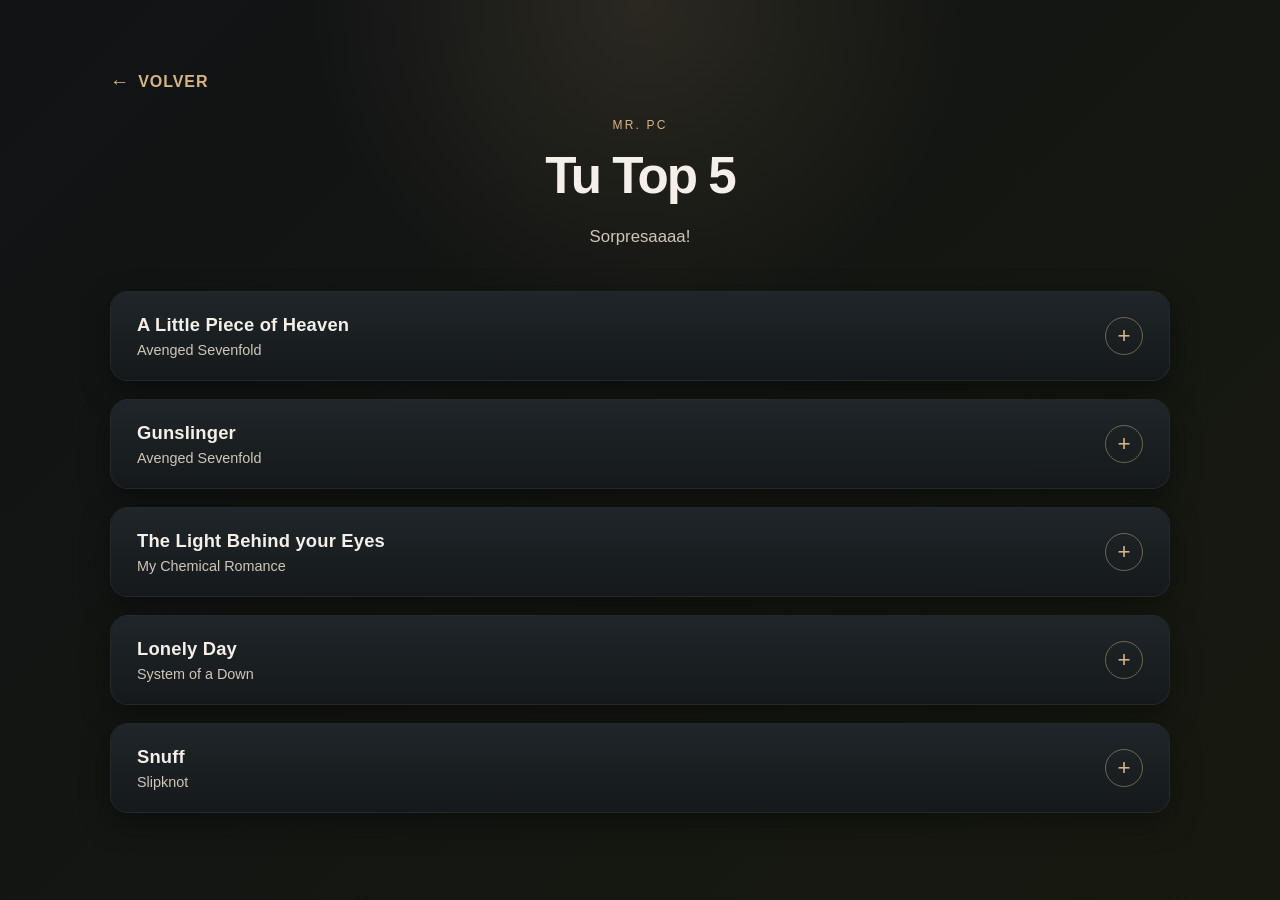
==== pag2.html @ 4332a05c "Add files via upload" ====
<!DOCTYPE html>
<html lang="es">

  <head>
    <meta charset="UTF-8" />
    <meta name="viewport" content="width=device-width, initial-scale=1.0" />
    <title>Letras ^^</title>
    <style>
      :root {
        --bg: #111315;
        --bg-alt: #1a1d20;
        --panel: rgba(27, 31, 35, 0.9);
        --panel-soft: rgba(41, 46, 50, 0.8);
        --text: #f4efe8;
        --muted: #d0c6b8;
        --accent: #d5b584;
        --accent-strong: #b88d52;
        --line: rgba(255, 255, 255, 0.09);
        --shadow: rgba(0, 0, 0, 0.35);
      }

      * {
        box-sizing: border-box;
      }

      html {
        scroll-behavior: smooth;
      }

      body {
        margin: 0;
        font-family: "Segoe UI", Tahoma, Geneva, Verdana, sans-serif;
        background:
          radial-gradient(circle at top, rgba(213, 181, 132, 0.12), transparent 30%),
          linear-gradient(135deg, var(--bg) 0%, #171910 100%);
        color: var(--text);
        min-height: 100vh;
      }

      .page {
        max-width: 1100px;
        margin: 0 auto;
        padding: 72px 20px 80px;
      }

      .back-link {
        display: inline-flex;
        align-items: center;
        gap: 8px;
        margin-bottom: 24px;
        color: var(--accent);
        text-decoration: none;
        font-weight: 600;
        letter-spacing: 0.06em;
        text-transform: uppercase;
        transition: opacity 0.2s ease, transform 0.2s ease;
      }

      .back-link:hover {
        opacity: 0.85;
        transform: translateX(-2px);
      }

      .back-link .arrow {
        font-size: 1.2rem;
        line-height: 1;
      }

      .header {
        text-align: center;
        margin-bottom: 40px;
      }

      .eyebrow {
        display: inline-block;
        letter-spacing: 0.18em;
        text-transform: uppercase;
        color: var(--accent);
        font-size: 0.75rem;
        margin-bottom: 16px;
      }

      h1 {
        margin: 0;
        font-size: clamp(2.2rem, 4vw, 4rem);
        line-height: 1.1;
        font-weight: 700;
        letter-spacing: -0.04em;
      }

      .subtitle {
        max-width: 700px;
        margin: 18px auto 0;
        color: var(--muted);
        font-size: 1.05rem;
        line-height: 1.7;
      }

      .accordion {
        display: grid;
        gap: 18px;
      }

      .accordion-item {
        border: 1px solid var(--line);
        border-radius: 18px;
        background: rgba(17, 19, 21, 0.75);
        box-shadow: 0 10px 30px var(--shadow);
        overflow: hidden;
      }

      .accordion-btn {
        width: 100%;
        background: linear-gradient(180deg, rgba(32, 38, 42, 0.96), rgba(21, 25, 27, 0.96));
        color: var(--text);
        border: 0;
        padding: 22px 26px;
        display: flex;
        align-items: center;
        justify-content: space-between;
        gap: 16px;
        cursor: pointer;
        text-align: left;
        font: inherit;
        transition: background 0.2s ease, transform 0.2s ease;
      }

      .accordion-btn:hover {
        background: linear-gradient(180deg, rgba(40, 46, 50, 0.96), rgba(24, 29, 32, 0.96));
      }

      .accordion-btn:focus-visible {
        outline: 2px solid var(--accent);
        outline-offset: -2px;
      }

      .trigger-copy {
        display: flex;
        flex-direction: column;
        gap: 6px;
      }

      .trigger-title {
        font-size: 1.15rem;
        font-weight: 700;
        letter-spacing: 0.01em;
      }

      .trigger-desc {
        color: var(--muted);
        font-size: 0.9rem;
      }

      .trigger-icon {
        width: 38px;
        height: 38px;
        border-radius: 50%;
        border: 1px solid rgba(213, 181, 132, 0.45);
        display: inline-flex;
        align-items: center;
        justify-content: center;
        color: var(--accent);
        font-size: 1.4rem;
        transition: transform 0.25s ease;
        flex-shrink: 0;
      }

      .accordion-item.active .trigger-icon {
        transform: rotate(45deg);
      }

      .panel {
        max-height: 0;
        overflow: hidden;
        transition: max-height 0.45s ease, padding 0.3s ease;
        background: rgba(17, 20, 22, 0.85);
      }

      .accordion-item.active .panel {
        max-height: 5000px;
        padding: 24px 22px 26px;
      }

      .content-grid {
        display: flex;
        flex-direction: column;
        gap: 18px;
      }

      .feature {
        display: grid;
        grid-template-columns: 1.15fr 1.85fr;
        gap: 22px;
        align-items: center;
        padding: 18px;
        border: 1px solid var(--line);
        border-radius: 16px;
        background: var(--panel-soft);
      }

      .feature:nth-child(even) .feature-image {
        order: 2;
      }

      .feature:nth-child(even) .feature-copy {
        order: 1;
      }

      .feature-image {
        position: relative;
        overflow: hidden;
        border-radius: 14px;
        min-height: 220px;
        box-shadow: inset 0 0 0 1px rgba(255, 255, 255, 0.04);
      }

      .feature-image img {
        display: block;
        width: 100%;
        height: 100%;
        object-fit: cover;
        transition: transform 0.35s ease;
      }

      .feature:hover .feature-image img {
        transform: scale(1.03);
      }

      .feature-copy {
        padding: 6px 4px;
      }

      .feature-tag {
        display: inline-block;
        font-size: 0.72rem;
        letter-spacing: 0.12em;
        text-transform: uppercase;
        color: var(--accent);
        margin-bottom: 10px;
      }

      .feature-copy h3 {
        margin: 0 0 12px;
        font-size: clamp(1.2rem, 2vw, 1.8rem);
        line-height: 1.2;
      }

      .feature-copy p {
        margin: 0;
        color: var(--muted);
        font-size: 0.98rem;
        line-height: 1.7;
      }

      @media (max-width: 768px) {
        .page {
          padding-top: 52px;
        }

        .accordion-btn {
          padding: 18px 18px;
        }

        .trigger-title {
          font-size: 1.05rem;
        }

        .feature {
          grid-template-columns: 1fr;
        }

        .feature-image,
        .feature-copy {
          order: initial;
        }

        .feature:nth-child(even) .feature-image,
        .feature:nth-child(even) .feature-copy {
          order: initial;
        }

        .feature-image {
          min-height: 210px;
        }
      }

      @media (max-width: 520px) {
        .subtitle {
          font-size: 0.96rem;
        }

        .panel {
          padding: 0;
        }

        .accordion-item.active .panel {
          padding: 18px 14px 20px;
        }

        .feature {
          padding: 12px;
        }
      }
    </style>
  </head>
  <body>
    <main class="page">
      <a class="back-link" href="index.html" aria-label="Volver al inicio">
        <span class="arrow" aria-hidden="true">←</span>
        <span>Volver</span>
      </a>

      <header class="header">
        <div class="eyebrow">Mr. PC</div>
        <h1>Tu Top 5</h1>
        <p class="subtitle">
          Sorpresaaaa!
        </p>
      </header>

      <section class="accordion" aria-label="Detalles de la celebración">

        <div class="accordion-item">
          <button class="accordion-btn" type="button" aria-expanded="true">
            <span class="trigger-copy">
              <span class="trigger-title">A Little Piece of Heaven</span>
              <span class="trigger-desc">Avenged Sevenfold</span>
            </span>
            <span class="trigger-icon" aria-hidden="true">+</span>
          </button>


          <div class="panel">
            <div class="content-grid">
              <article class="feature">
                <div class="feature-image">
                  <img src="img/A Little Piece of Heaven/img01.png" alt="Sala con luces cálidas y decoración elegante" />
                </div>

                <div class="feature-copy">
                  <h3 style="text-align: center;">Baby don't cry</h3>
                </div>
              </article>



              <article class="feature">
                <div class="feature-image">
                  <img src="img/A Little Piece of Heaven/img02.png" alt="Mesa decorada con flores y elementos de estilo elegante" />
                </div>
                
                <div class="feature-copy">
                  <h3 style="text-align: center;">You had my heart</h3>
                </div>
              </article>



              <article class="feature">
                <div class="feature-image">
                  <img src="img/A Little Piece of Heaven/img03.png" alt="Mesa decorada con flores y elementos de estilo elegante" />
                </div>
                
                <div class="feature-copy">
                  <h3 style="text-align: center;">at least for the most part</h3>
                </div>
              </article>


              <article class="feature">
                <div class="feature-image">
                  <img src="img/A Little Piece of Heaven/img04.png" alt="Mesa decorada con flores y elementos de estilo elegante" />
                </div>
                
                <div class="feature-copy">
                  <h3 style="text-align: center;">'Cause everybody's gotta die sometime</h3>
                </div>
              </article>

              <article class="feature">
                <div class="feature-image">
                  <img src="img/A Little Piece of Heaven/img05.png" alt="Mesa decorada con flores y elementos de estilo elegante" />
                </div>
                
                <div class="feature-copy">
                  <h3 style="text-align: center;">We fell apart</h3>
                </div>
              </article>

              <article class="feature">
                <div class="feature-image">
                  <img src="img/A Little Piece of Heaven/img06.png" alt="Mesa decorada con flores y elementos de estilo elegante" />
                </div>
                
                <div class="feature-copy">
                  <h3 style="text-align: center;">let's make a new start</h3>
                </div>
              </article>

              <article class="feature">
                <div class="feature-image">
                  <img src="img/A Little Piece of Heaven/img07.png" alt="Mesa decorada con flores y elementos de estilo elegante" />
                </div>
                
                <div class="feature-copy">
                  <h3 style="text-align: center;">'Cause everybody's gotta die sometime</h3>
                  <h3 style="text-align: center;">yeah, yeah</h3>
                </div>
              </article>

              <article class="feature">
                <div class="feature-image">
                  <img src="img/A Little Piece of Heaven/img08.png" alt="Mesa decorada con flores y elementos de estilo elegante" />
                </div>
                
                <div class="feature-copy">
                  <h3 style="text-align: center;">But baby, don't cryyy</h3>
                </div>
              </article>


            </div>
          </div>
        </div>





        <div class="accordion-item">
          <button class="accordion-btn" type="button" aria-expanded="false">
            <span class="trigger-copy">
              <span class="trigger-title">Gunslinger</span>
              <span class="trigger-desc">Avenged Sevenfold</span>
            </span>
            <span class="trigger-icon" aria-hidden="true">+</span>
          </button>
          <div class="panel">
            <div class="content-grid">
              <article class="feature">
                <div class="feature-image">
                  <img src="img/Gunslinger/img01.jpg" alt="Detalle de mesa con vajilla elegante" />
                </div>
                
                <div class="feature-copy">
                  <h3 style="text-align: center;">I've always been true</h3>
                </div>
              </article>

              <article class="feature">
                <div class="feature-image">
                  <img src="img/Gunslinger/img02.jpg" alt="Flores y centro de mesa en tonos cálidos" />
                </div>
                
                <div class="feature-copy">
                  <h3 style="text-align: center;">I've waited so long just to come hold you</h3>
                </div>
              </article>

              <article class="feature">
                <div class="feature-image">
                  <img src="img/Gunslinger/img03.jpg" alt="Flores y centro de mesa en tonos cálidos" />
                </div>
                
                <div class="feature-copy">
                  <h3 style="text-align: center;">I'm making it through</h3>
                </div>
              </article>

              <article class="feature">
                <div class="feature-image">
                  <img src="img/Gunslinger/img04.jpg" alt="Flores y centro de mesa en tonos cálidos" />
                </div>
                
                <div class="feature-copy">
                  <h3 style="text-align: center;">It's been far too long</h3>
                </div>
              </article>

              <article class="feature">
                <div class="feature-image">
                  <img src="img/Gunslinger/img05.png" alt="Flores y centro de mesa en tonos cálidos" />
                </div>
                
                <div class="feature-copy">
                  <h3 style="text-align: center;">We've proven our love over time's so strong</h3>
                </div>
              </article>

              <article class="feature">
                <div class="feature-image">
                  <img src="img/Gunslinger/img06.png" alt="Flores y centro de mesa en tonos cálidos" />
                </div>
                
                <div class="feature-copy">
                  <h3 style="text-align: center;">In all that we do</h3>
                </div>
              </article>
            </div>
          </div>
        </div>






        <div class="accordion-item">
          <button class="accordion-btn" type="button" aria-expanded="false">
            <span class="trigger-copy">
              <span class="trigger-title">The Light Behind your Eyes</span>
              <span class="trigger-desc">My Chemical Romance</span>
            </span>
            <span class="trigger-icon" aria-hidden="true">+</span>
          </button>
          <div class="panel">
            <div class="content-grid">
              <article class="feature">
                <div class="feature-image">
                  <img src="img/The_Light_Behind_your_eyes/img01.jpg" alt="Detalles de celebración con diseño delicado" />
                </div>
                
                <div class="feature-copy">
                  <h3 style="text-align: center;">And If I could be with you tonight</h3>
                  <h3 style="text-align: center;">I would sing you to sleep</h3>
                </div>
              </article>

              <article class="feature">
                <div class="feature-image">
                  <img src="img/The_Light_Behind_your_eyes/img02.avif" alt="Mesa con platos y servicio final" />
                </div>
                
                <div class="feature-copy">
                  <h3 style="text-align: center;">Never let them take the light behind your eyes</h3>
                </div>
              </article>

              <article class="feature">
                <div class="feature-image">
                  <img src="img/The_Light_Behind_your_eyes/img03.jpg" alt="Mesa con platos y servicio final" />
                </div>
                
                <div class="feature-copy">
                  <h3 style="text-align: center;">I'll fail and lose this fight</h3>
                  <h3 style="text-align: center;">Never fade in the dark</h3>
                </div>
              </article>

              <article class="feature">
                <div class="feature-image">
                  <img src="img/The_Light_Behind_your_eyes/img04.jpg" alt="Mesa con platos y servicio final" />
                </div>
                
                <div class="feature-copy">
                  <h3 style="text-align: center;">Just remember you will always burn as bright</h3>
                </div>
              </article>

              <article class="feature">
                <div class="feature-image">
                  <img src="img/The_Light_Behind_your_eyes/img05.jpg" alt="Mesa con platos y servicio final" />
                </div>
                
                <div class="feature-copy">
                  <h3 style="text-align: center;">The light behind your eyes</h3>
                </div>
              </article>
              
            </div>
          </div>
        </div>





        <div class="accordion-item">
          <button class="accordion-btn" type="button" aria-expanded="false">
            <span class="trigger-copy">
              <span class="trigger-title">Lonely Day</span>
              <span class="trigger-desc">System of a Down</span>
            </span>
            <span class="trigger-icon" aria-hidden="true">+</span>
          </button>
          <div class="panel">
            <div class="content-grid">
              <article class="feature">
                <div class="feature-image">
                  <img src="img/Lonely_Day/img01.jpg" alt="Detalles de celebración con diseño delicado" />
                </div>
                
                <div class="feature-copy">
                  <h3 style="text-align: center;">And if you go...</h3>
                  <h3 style="text-align: center;">I wanna go with you</h3>
                </div>
              </article>

              <article class="feature">
                <div class="feature-image">
                  <img src="img/Lonely_Day/img02.jpg" alt="Mesa con platos y servicio final" />
                </div>
                
                <div class="feature-copy">
                  <h3 style="text-align: center;">And if you die...</h3>
                  <h3 style="text-align: center;">I wanna go with you</h3>
                </div>
              </article>

              <article class="feature">
                <div class="feature-image">
                  <img src="img/Lonely_Day/img03.avif" alt="Mesa con platos y servicio final" />
                </div>
                
                <div class="feature-copy">
                  <h3 style="text-align: center;">Take your hand</h3>
                  <h3 style="text-align: center;">and walk awaaaay</h3>
                </div>
              </article>
            </div>
          </div>
        </div>





        

        <div class="accordion-item">
          <button class="accordion-btn" type="button" aria-expanded="false">
            <span class="trigger-copy">
              <span class="trigger-title">Snuff</span>
              <span class="trigger-desc">Slipknot</span>
            </span>
            <span class="trigger-icon" aria-hidden="true">+</span>
          </button>
          <div class="panel">
            <div class="content-grid">
              <article class="feature">
                <div class="feature-image">
                  <img src="img/Snuff/img01.jpg" alt="Detalles de celebración con diseño delicado" />
                </div>
                
                <div class="feature-copy">
                  <h3 style="text-align: center;">So, break yourself against my stones</h3>
                </div>
              </article>

              <article class="feature">
                <div class="feature-image">
                  <img src="img/Snuff/img02.jpg" alt="Mesa con platos y servicio final" />
                </div>
                
                <div class="feature-copy">
                  <h3 style="text-align: center;">And spit your pity in my soul</h3>
                </div>
              </article>



                <article class="feature">
                    <div class="feature-image">
                    <img src="img/Snuff/img03.jpg" alt="Mesa con platos y servicio final" />
                    </div>
                    
                    <div class="feature-copy">
                    <h3 style="text-align: center;">You never needed any help</h3>
                    </div>
                </article>


                <article class="feature">
                    <div class="feature-image">
                    <img src="img/Snuff/img04.jpg" alt="Mesa con platos y servicio final" />
                    </div>
                    
                    <div class="feature-copy">
                    <h3 style="text-align: center;">You sold me out to save yourself</h3>
                    </div>
                </article>

                <article class="feature">
                    <div class="feature-image">
                    <img src="img/Snuff/img05.jpg" alt="Mesa con platos y servicio final" />
                    </div>
                    
                    <div class="feature-copy">
                    <h3 style="text-align: center;">And I won't listen to your shame</h3>
                    </div>
                </article>

                
                <article class="feature">
                <div class="feature-image">
                  <img src="img/Snuff/img06.jpg" alt="Mesa con platos y servicio final" />
                </div>
                
                <div class="feature-copy">
                  <h3 style="text-align: center;">You ran away, you're all the same</h3>
                </div>
              </article>

              <article class="feature">
                <div class="feature-image">
                  <img src="img/Snuff/img07.jpg" alt="Mesa con platos y servicio final" />
                </div>
                
                <div class="feature-copy">
                  <h3 style="text-align: center;">Angels lie to keep control</h3>
                </div>
              </article>







              <article class="feature">
                <div class="feature-image">
                  <img src="img/Snuff/img08.jpg" alt="Mesa con platos y servicio final" />
                </div>
                
                <div class="feature-copy">
                  <h3 style="text-align: center;">Ooh, my love was punished long ago</h3>
                </div>
              </article>

              <article class="feature">
                <div class="feature-image">
                  <img src="img/Snuff/img09.jpg" alt="Mesa con platos y servicio final" />
                </div>
                
                <div class="feature-copy">
                  <h3 style="text-align: center;">If you still care, don't ever let me know</h3>
                </div>
              </article>

              <article class="feature">
                <div class="feature-image">
                  <img src="img/Snuff/img10.png" alt="Mesa con platos y servicio final" />
                </div>
                
                <div class="feature-copy">
                  <h3 style="text-align: center;">IF YOU STILL CARE, DON'T EVER LET ME KNOW</h3>
                </div>
              </article>


            </div>
          </div>
        </div>


      </section>
    </main>

    <script>
      const buttons = document.querySelectorAll('.accordion-btn');

      buttons.forEach((button) => {
        button.addEventListener('click', () => {
          const item = button.closest('.accordion-item');
          const isOpen = item.classList.contains('active');

          document.querySelectorAll('.accordion-item').forEach((accordionItem) => {
            accordionItem.classList.remove('active');
            accordionItem.querySelector('.accordion-btn').setAttribute('aria-expanded', 'false');
          });

          if (!isOpen) {
            item.classList.add('active');
            button.setAttribute('aria-expanded', 'true');
          }
        });
      });
    </script>
  </body>
</html>
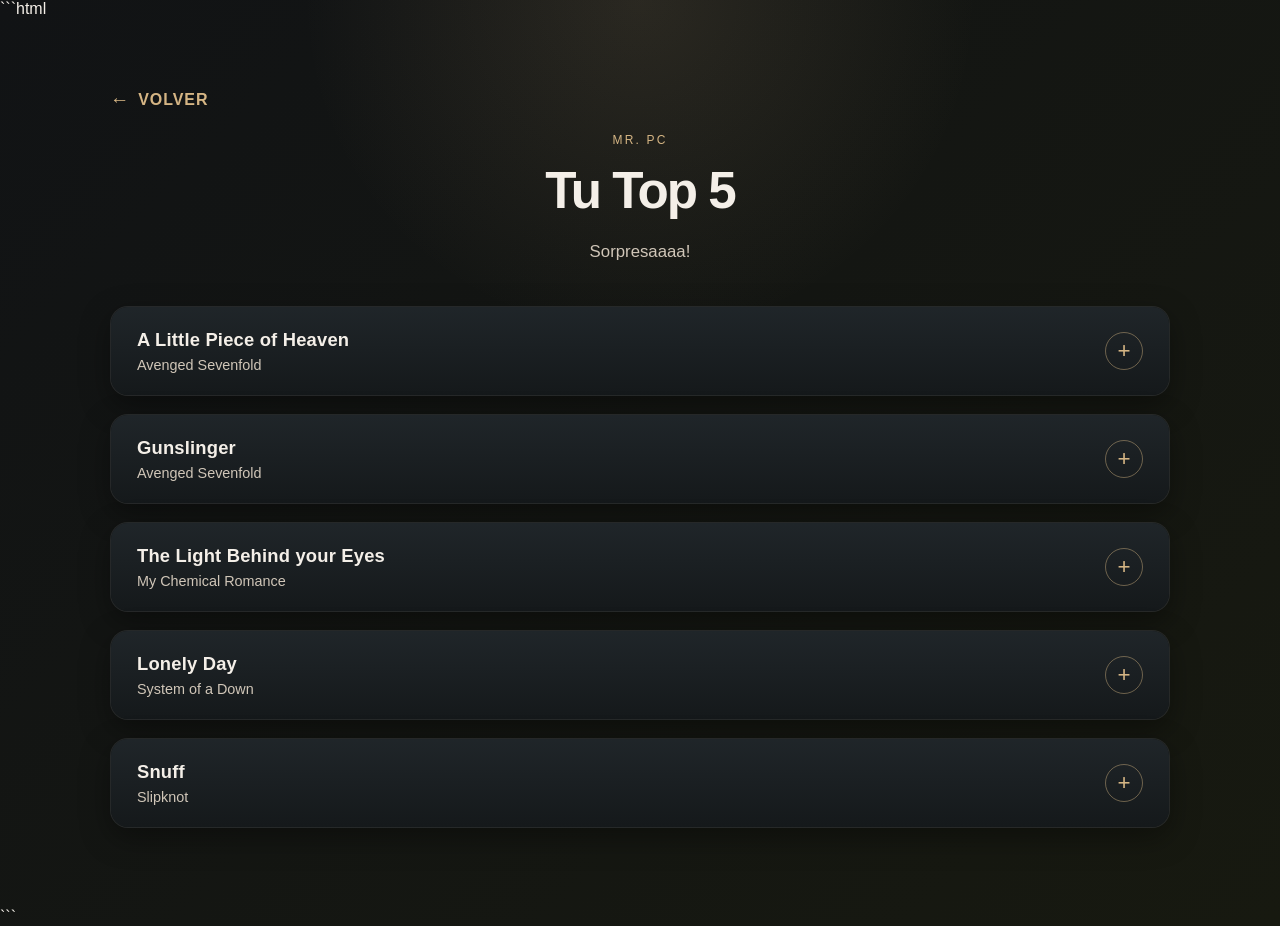
==== commit 163a1e2e: "Update print statement from 'Hello' to 'Goodbye'" ====
--- a/pag2.html
+++ b/pag2.html
@@ -1,3 +1,4 @@
+```html
 <!DOCTYPE html>
 <html lang="es">
 
@@ -5,6 +6,7 @@
     <meta charset="UTF-8" />
     <meta name="viewport" content="width=device-width, initial-scale=1.0" />
     <title>Letras ^^</title>
+
     <style>
       :root {
         --bg: #111315;
@@ -303,8 +305,11 @@
       }
     </style>
   </head>
+
   <body>
+
     <main class="page">
+
       <a class="back-link" href="index.html" aria-label="Volver al inicio">
         <span class="arrow" aria-hidden="true">←</span>
         <span>Volver</span>
@@ -320,21 +325,34 @@
 
       <section class="accordion" aria-label="Detalles de la celebración">
 
+
+        <!-- ========================================================= -->
+        <!-- A LITTLE PIECE OF HEAVEN -->
+        <!-- ========================================================= -->
+
         <div class="accordion-item">
-          <button class="accordion-btn" type="button" aria-expanded="true">
+
+          <button class="accordion-btn"
+                  type="button"
+                  aria-expanded="true"
+                  data-audio="audio/A_Little_Piece_of_Heaven.mp3">
+
             <span class="trigger-copy">
               <span class="trigger-title">A Little Piece of Heaven</span>
               <span class="trigger-desc">Avenged Sevenfold</span>
             </span>
+
             <span class="trigger-icon" aria-hidden="true">+</span>
+
           </button>
-
 
           <div class="panel">
             <div class="content-grid">
-              <article class="feature">
-                <div class="feature-image">
-                  <img src="img/A Little Piece of Heaven/img01.png" alt="Sala con luces cálidas y decoración elegante" />
+
+              <article class="feature">
+                <div class="feature-image">
+                  <img src="img/A Little Piece of Heaven/img01.png"
+                       alt="Baby don't cry" />
                 </div>
 
                 <div class="feature-copy">
@@ -343,24 +361,24 @@
               </article>
 
 
-
-              <article class="feature">
-                <div class="feature-image">
-                  <img src="img/A Little Piece of Heaven/img02.png" alt="Mesa decorada con flores y elementos de estilo elegante" />
-                </div>
-                
+              <article class="feature">
+                <div class="feature-image">
+                  <img src="img/A Little Piece of Heaven/img02.png"
+                       alt="You had my heart" />
+                </div>
+
                 <div class="feature-copy">
                   <h3 style="text-align: center;">You had my heart</h3>
                 </div>
               </article>
 
 
-
-              <article class="feature">
-                <div class="feature-image">
-                  <img src="img/A Little Piece of Heaven/img03.png" alt="Mesa decorada con flores y elementos de estilo elegante" />
-                </div>
-                
+              <article class="feature">
+                <div class="feature-image">
+                  <img src="img/A Little Piece of Heaven/img03.png"
+                       alt="at least for the most part" />
+                </div>
+
                 <div class="feature-copy">
                   <h3 style="text-align: center;">at least for the most part</h3>
                 </div>
@@ -369,412 +387,616 @@
 
               <article class="feature">
                 <div class="feature-image">
-                  <img src="img/A Little Piece of Heaven/img04.png" alt="Mesa decorada con flores y elementos de estilo elegante" />
-                </div>
-                
-                <div class="feature-copy">
-                  <h3 style="text-align: center;">'Cause everybody's gotta die sometime</h3>
-                </div>
-              </article>
-
-              <article class="feature">
-                <div class="feature-image">
-                  <img src="img/A Little Piece of Heaven/img05.png" alt="Mesa decorada con flores y elementos de estilo elegante" />
-                </div>
-                
+                  <img src="img/A Little Piece of Heaven/img04.png"
+                       alt="'Cause everybody's gotta die sometime" />
+                </div>
+
+                <div class="feature-copy">
+                  <h3 style="text-align: center;">
+                    'Cause everybody's gotta die sometime
+                  </h3>
+                </div>
+              </article>
+
+
+              <article class="feature">
+                <div class="feature-image">
+                  <img src="img/A Little Piece of Heaven/img05.png"
+                       alt="We fell apart" />
+                </div>
+
                 <div class="feature-copy">
                   <h3 style="text-align: center;">We fell apart</h3>
                 </div>
               </article>
 
-              <article class="feature">
-                <div class="feature-image">
-                  <img src="img/A Little Piece of Heaven/img06.png" alt="Mesa decorada con flores y elementos de estilo elegante" />
-                </div>
-                
+
+              <article class="feature">
+                <div class="feature-image">
+                  <img src="img/A Little Piece of Heaven/img06.png"
+                       alt="let's make a new start" />
+                </div>
+
                 <div class="feature-copy">
                   <h3 style="text-align: center;">let's make a new start</h3>
                 </div>
               </article>
 
-              <article class="feature">
-                <div class="feature-image">
-                  <img src="img/A Little Piece of Heaven/img07.png" alt="Mesa decorada con flores y elementos de estilo elegante" />
-                </div>
-                
-                <div class="feature-copy">
-                  <h3 style="text-align: center;">'Cause everybody's gotta die sometime</h3>
-                  <h3 style="text-align: center;">yeah, yeah</h3>
-                </div>
-              </article>
-
-              <article class="feature">
-                <div class="feature-image">
-                  <img src="img/A Little Piece of Heaven/img08.png" alt="Mesa decorada con flores y elementos de estilo elegante" />
-                </div>
-                
-                <div class="feature-copy">
-                  <h3 style="text-align: center;">But baby, don't cryyy</h3>
-                </div>
-              </article>
-
+
+              <article class="feature">
+                <div class="feature-image">
+                  <img src="img/A Little Piece of Heaven/img07.png"
+                       alt="Cause everybody" />
+                </div>
+
+                <div class="feature-copy">
+                  <h3 style="text-align: center;">
+                    'Cause everybody's gotta die sometime
+                  </h3>
+
+                  <h3 style="text-align: center;">
+                    yeah, yeah
+                  </h3>
+                </div>
+              </article>
+
+
+              <article class="feature">
+                <div class="feature-image">
+                  <img src="img/A Little Piece of Heaven/img08.png"
+                       alt="But baby, don't cryyy" />
+                </div>
+
+                <div class="feature-copy">
+                  <h3 style="text-align: center;">
+                    But baby, don't cryyy
+                  </h3>
+                </div>
+              </article>
 
             </div>
           </div>
         </div>
 
 
-
-
+        <!-- ========================================================= -->
+        <!-- GUNSLINGER -->
+        <!-- ========================================================= -->
 
         <div class="accordion-item">
-          <button class="accordion-btn" type="button" aria-expanded="false">
+
+          <button class="accordion-btn"
+                  type="button"
+                  aria-expanded="false"
+                  data-audio="audio/Gunslinger.mp3">
+
             <span class="trigger-copy">
               <span class="trigger-title">Gunslinger</span>
               <span class="trigger-desc">Avenged Sevenfold</span>
             </span>
+
             <span class="trigger-icon" aria-hidden="true">+</span>
+
           </button>
+
           <div class="panel">
+
             <div class="content-grid">
-              <article class="feature">
-                <div class="feature-image">
-                  <img src="img/Gunslinger/img01.jpg" alt="Detalle de mesa con vajilla elegante" />
-                </div>
-                
-                <div class="feature-copy">
-                  <h3 style="text-align: center;">I've always been true</h3>
-                </div>
-              </article>
-
-              <article class="feature">
-                <div class="feature-image">
-                  <img src="img/Gunslinger/img02.jpg" alt="Flores y centro de mesa en tonos cálidos" />
-                </div>
-                
-                <div class="feature-copy">
-                  <h3 style="text-align: center;">I've waited so long just to come hold you</h3>
-                </div>
-              </article>
-
-              <article class="feature">
-                <div class="feature-image">
-                  <img src="img/Gunslinger/img03.jpg" alt="Flores y centro de mesa en tonos cálidos" />
-                </div>
-                
-                <div class="feature-copy">
-                  <h3 style="text-align: center;">I'm making it through</h3>
-                </div>
-              </article>
-
-              <article class="feature">
-                <div class="feature-image">
-                  <img src="img/Gunslinger/img04.jpg" alt="Flores y centro de mesa en tonos cálidos" />
-                </div>
-                
-                <div class="feature-copy">
-                  <h3 style="text-align: center;">It's been far too long</h3>
-                </div>
-              </article>
-
-              <article class="feature">
-                <div class="feature-image">
-                  <img src="img/Gunslinger/img05.png" alt="Flores y centro de mesa en tonos cálidos" />
-                </div>
-                
-                <div class="feature-copy">
-                  <h3 style="text-align: center;">We've proven our love over time's so strong</h3>
-                </div>
-              </article>
-
-              <article class="feature">
-                <div class="feature-image">
-                  <img src="img/Gunslinger/img06.png" alt="Flores y centro de mesa en tonos cálidos" />
-                </div>
-                
-                <div class="feature-copy">
-                  <h3 style="text-align: center;">In all that we do</h3>
-                </div>
-              </article>
+
+              <article class="feature">
+                <div class="feature-image">
+                  <img src="img/Gunslinger/img01.jpg"
+                       alt="I've always been true" />
+                </div>
+
+                <div class="feature-copy">
+                  <h3 style="text-align: center;">
+                    I've always been true
+                  </h3>
+                </div>
+              </article>
+
+
+              <article class="feature">
+                <div class="feature-image">
+                  <img src="img/Gunslinger/img02.jpg"
+                       alt="I've waited so long" />
+                </div>
+
+                <div class="feature-copy">
+                  <h3 style="text-align: center;">
+                    I've waited so long just to come hold you
+                  </h3>
+                </div>
+              </article>
+
+
+              <article class="feature">
+                <div class="feature-image">
+                  <img src="img/Gunslinger/img03.jpg"
+                       alt="I'm making it through" />
+                </div>
+
+                <div class="feature-copy">
+                  <h3 style="text-align: center;">
+                    I'm making it through
+                  </h3>
+                </div>
+              </article>
+
+
+              <article class="feature">
+                <div class="feature-image">
+                  <img src="img/Gunslinger/img04.jpg"
+                       alt="I'm making it through" />
+                </div>
+
+                <div class="feature-copy">
+                  <h3 style="text-align: center;">
+                    It's been far too long
+                  </h3>
+                </div>
+              </article>
+
+
+              <article class="feature">
+                <div class="feature-image">
+                  <img src="img/Gunslinger/img05.png"
+                       alt="We've proven our love over time's so strong" />
+                </div>
+
+                <div class="feature-copy">
+                  <h3 style="text-align: center;">
+                    We've proven our love over time's so strong
+                  </h3>
+                </div>
+              </article>
+
+
+              <article class="feature">
+                <div class="feature-image">
+                  <img src="img/Gunslinger/img06.png"
+                       alt="In all that we do" />
+                </div>
+
+                <div class="feature-copy">
+                  <h3 style="text-align: center;">
+                    In all that we do
+                  </h3>
+                </div>
+              </article>
+
             </div>
           </div>
         </div>
 
 
-
-
-
+        <!-- ========================================================= -->
+        <!-- THE LIGHT BEHIND YOUR EYES -->
+        <!-- ========================================================= -->
 
         <div class="accordion-item">
-          <button class="accordion-btn" type="button" aria-expanded="false">
+
+          <button class="accordion-btn"
+                  type="button"
+                  aria-expanded="false"
+                  data-audio="audio/The_Light_Behind_Your_Eyes.mp3">
+
             <span class="trigger-copy">
               <span class="trigger-title">The Light Behind your Eyes</span>
               <span class="trigger-desc">My Chemical Romance</span>
             </span>
+
             <span class="trigger-icon" aria-hidden="true">+</span>
+
           </button>
+
           <div class="panel">
+
             <div class="content-grid">
-              <article class="feature">
-                <div class="feature-image">
-                  <img src="img/The_Light_Behind_your_eyes/img01.jpg" alt="Detalles de celebración con diseño delicado" />
-                </div>
-                
-                <div class="feature-copy">
-                  <h3 style="text-align: center;">And If I could be with you tonight</h3>
-                  <h3 style="text-align: center;">I would sing you to sleep</h3>
-                </div>
-              </article>
-
-              <article class="feature">
-                <div class="feature-image">
-                  <img src="img/The_Light_Behind_your_eyes/img02.avif" alt="Mesa con platos y servicio final" />
-                </div>
-                
-                <div class="feature-copy">
-                  <h3 style="text-align: center;">Never let them take the light behind your eyes</h3>
-                </div>
-              </article>
-
-              <article class="feature">
-                <div class="feature-image">
-                  <img src="img/The_Light_Behind_your_eyes/img03.jpg" alt="Mesa con platos y servicio final" />
-                </div>
-                
-                <div class="feature-copy">
-                  <h3 style="text-align: center;">I'll fail and lose this fight</h3>
-                  <h3 style="text-align: center;">Never fade in the dark</h3>
-                </div>
-              </article>
-
-              <article class="feature">
-                <div class="feature-image">
-                  <img src="img/The_Light_Behind_your_eyes/img04.jpg" alt="Mesa con platos y servicio final" />
-                </div>
-                
-                <div class="feature-copy">
-                  <h3 style="text-align: center;">Just remember you will always burn as bright</h3>
-                </div>
-              </article>
-
-              <article class="feature">
-                <div class="feature-image">
-                  <img src="img/The_Light_Behind_your_eyes/img05.jpg" alt="Mesa con platos y servicio final" />
-                </div>
-                
-                <div class="feature-copy">
-                  <h3 style="text-align: center;">The light behind your eyes</h3>
-                </div>
-              </article>
-              
+
+              <article class="feature">
+                <div class="feature-image">
+                  <img src="img/The_Light_Behind_your_eyes/img01.jpg"
+                       alt="And If I could be with you tonight" />
+                </div>
+
+                <div class="feature-copy">
+                  <h3 style="text-align: center;">
+                    And If I could be with you tonight
+                  </h3>
+
+                  <h3 style="text-align: center;">
+                    I would sing you to sleep
+                  </h3>
+                </div>
+              </article>
+
+
+              <article class="feature">
+                <div class="feature-image">
+                  <img src="img/The_Light_Behind_your_eyes/img02.avif"
+                       alt="Never let them take the light behind your eyes" />
+                </div>
+
+                <div class="feature-copy">
+                  <h3 style="text-align: center;">
+                    Never let them take the light behind your eyes
+                  </h3>
+                </div>
+              </article>
+
+
+              <article class="feature">
+                <div class="feature-image">
+                  <img src="img/The_Light_Behind_your_eyes/img03.jpg"
+                       alt="I'll fail and lose this fight" />
+                </div>
+
+                <div class="feature-copy">
+                  <h3 style="text-align: center;">
+                    I'll fail and lose this fight
+                  </h3>
+
+                  <h3 style="text-align: center;">
+                    Never fade in the dark
+                  </h3>
+                </div>
+              </article>
+
+
+              <article class="feature">
+                <div class="feature-image">
+                  <img src="img/The_Light_Behind_your_eyes/img04.jpg"
+                       alt="Just remember you will always burn as bright" />
+                </div>
+
+                <div class="feature-copy">
+                  <h3 style="text-align: center;">
+                    Just remember you will always burn as bright
+                  </h3>
+                </div>
+              </article>
+
+
+              <article class="feature">
+                <div class="feature-image">
+                  <img src="img/The_Light_Behind_your_eyes/img05.jpg"
+                       alt="The light behind your eyes" />
+                </div>
+
+                <div class="feature-copy">
+                  <h3 style="text-align: center;">
+                    The light behind your eyes
+                  </h3>
+                </div>
+              </article>
+
             </div>
           </div>
         </div>
 
 
-
-
+        <!-- ========================================================= -->
+        <!-- LONELY DAY -->
+        <!-- ========================================================= -->
 
         <div class="accordion-item">
-          <button class="accordion-btn" type="button" aria-expanded="false">
+
+          <button class="accordion-btn"
+                  type="button"
+                  aria-expanded="false"
+                  data-audio="audio/Lonely_Day.mp3">
+
             <span class="trigger-copy">
               <span class="trigger-title">Lonely Day</span>
               <span class="trigger-desc">System of a Down</span>
             </span>
+
             <span class="trigger-icon" aria-hidden="true">+</span>
+
           </button>
+
           <div class="panel">
+
             <div class="content-grid">
-              <article class="feature">
-                <div class="feature-image">
-                  <img src="img/Lonely_Day/img01.jpg" alt="Detalles de celebración con diseño delicado" />
-                </div>
-                
-                <div class="feature-copy">
-                  <h3 style="text-align: center;">And if you go...</h3>
-                  <h3 style="text-align: center;">I wanna go with you</h3>
-                </div>
-              </article>
-
-              <article class="feature">
-                <div class="feature-image">
-                  <img src="img/Lonely_Day/img02.jpg" alt="Mesa con platos y servicio final" />
-                </div>
-                
-                <div class="feature-copy">
-                  <h3 style="text-align: center;">And if you die...</h3>
-                  <h3 style="text-align: center;">I wanna go with you</h3>
-                </div>
-              </article>
-
-              <article class="feature">
-                <div class="feature-image">
-                  <img src="img/Lonely_Day/img03.avif" alt="Mesa con platos y servicio final" />
-                </div>
-                
-                <div class="feature-copy">
-                  <h3 style="text-align: center;">Take your hand</h3>
-                  <h3 style="text-align: center;">and walk awaaaay</h3>
-                </div>
-              </article>
+
+              <article class="feature">
+                <div class="feature-image">
+                  <img src="img/Lonely_Day/img01.jpg"
+                       alt="And if you go" />
+                </div>
+
+                <div class="feature-copy">
+                  <h3 style="text-align: center;">
+                    And if you go...
+                  </h3>
+
+                  <h3 style="text-align: center;">
+                    I wanna go with you
+                  </h3>
+                </div>
+              </article>
+
+
+              <article class="feature">
+                <div class="feature-image">
+                  <img src="img/Lonely_Day/img02.jpg"
+                       alt="And if you die" />
+                </div>
+
+                <div class="feature-copy">
+                  <h3 style="text-align: center;">
+                    And if you die...
+                  </h3>
+
+                  <h3 style="text-align: center;">
+                    I wanna die with you
+                  </h3>
+                </div>
+              </article>
+
+
+              <article class="feature">
+                <div class="feature-image">
+                  <img src="img/Lonely_Day/img03.avif"
+                       alt="Take your hand" />
+                </div>
+
+                <div class="feature-copy">
+                  <h3 style="text-align: center;">
+                    Take your hand
+                  </h3>
+
+                  <h3 style="text-align: center;">
+                    and walk awaaaay
+                  </h3>
+                </div>
+              </article>
+
             </div>
           </div>
         </div>
 
 
-
-
-
-        
+        <!-- ========================================================= -->
+        <!-- SNUFF -->
+        <!-- ========================================================= -->
 
         <div class="accordion-item">
-          <button class="accordion-btn" type="button" aria-expanded="false">
+
+          <button class="accordion-btn"
+                  type="button"
+                  aria-expanded="false"
+                  data-audio="audio/Snuff.mp3">
+
             <span class="trigger-copy">
               <span class="trigger-title">Snuff</span>
               <span class="trigger-desc">Slipknot</span>
             </span>
+
             <span class="trigger-icon" aria-hidden="true">+</span>
+
           </button>
+
           <div class="panel">
+
             <div class="content-grid">
-              <article class="feature">
-                <div class="feature-image">
-                  <img src="img/Snuff/img01.jpg" alt="Detalles de celebración con diseño delicado" />
-                </div>
-                
-                <div class="feature-copy">
-                  <h3 style="text-align: center;">So, break yourself against my stones</h3>
-                </div>
-              </article>
-
-              <article class="feature">
-                <div class="feature-image">
-                  <img src="img/Snuff/img02.jpg" alt="Mesa con platos y servicio final" />
-                </div>
-                
-                <div class="feature-copy">
-                  <h3 style="text-align: center;">And spit your pity in my soul</h3>
-                </div>
-              </article>
-
-
-
-                <article class="feature">
-                    <div class="feature-image">
-                    <img src="img/Snuff/img03.jpg" alt="Mesa con platos y servicio final" />
-                    </div>
-                    
-                    <div class="feature-copy">
-                    <h3 style="text-align: center;">You never needed any help</h3>
-                    </div>
-                </article>
-
-
-                <article class="feature">
-                    <div class="feature-image">
-                    <img src="img/Snuff/img04.jpg" alt="Mesa con platos y servicio final" />
-                    </div>
-                    
-                    <div class="feature-copy">
-                    <h3 style="text-align: center;">You sold me out to save yourself</h3>
-                    </div>
-                </article>
-
-                <article class="feature">
-                    <div class="feature-image">
-                    <img src="img/Snuff/img05.jpg" alt="Mesa con platos y servicio final" />
-                    </div>
-                    
-                    <div class="feature-copy">
-                    <h3 style="text-align: center;">And I won't listen to your shame</h3>
-                    </div>
-                </article>
-
-                
-                <article class="feature">
-                <div class="feature-image">
-                  <img src="img/Snuff/img06.jpg" alt="Mesa con platos y servicio final" />
-                </div>
-                
-                <div class="feature-copy">
-                  <h3 style="text-align: center;">You ran away, you're all the same</h3>
-                </div>
-              </article>
-
-              <article class="feature">
-                <div class="feature-image">
-                  <img src="img/Snuff/img07.jpg" alt="Mesa con platos y servicio final" />
-                </div>
-                
-                <div class="feature-copy">
-                  <h3 style="text-align: center;">Angels lie to keep control</h3>
-                </div>
-              </article>
-
-
-
-
-
-
-
-              <article class="feature">
-                <div class="feature-image">
-                  <img src="img/Snuff/img08.jpg" alt="Mesa con platos y servicio final" />
-                </div>
-                
-                <div class="feature-copy">
-                  <h3 style="text-align: center;">Ooh, my love was punished long ago</h3>
-                </div>
-              </article>
-
-              <article class="feature">
-                <div class="feature-image">
-                  <img src="img/Snuff/img09.jpg" alt="Mesa con platos y servicio final" />
-                </div>
-                
-                <div class="feature-copy">
-                  <h3 style="text-align: center;">If you still care, don't ever let me know</h3>
-                </div>
-              </article>
-
-              <article class="feature">
-                <div class="feature-image">
-                  <img src="img/Snuff/img10.png" alt="Mesa con platos y servicio final" />
-                </div>
-                
-                <div class="feature-copy">
-                  <h3 style="text-align: center;">IF YOU STILL CARE, DON'T EVER LET ME KNOW</h3>
-                </div>
-              </article>
-
+
+              <article class="feature">
+                <div class="feature-image">
+                  <img src="img/Snuff/img01.jpg"
+                       alt="So, break yourself against my stones" />
+                </div>
+
+                <div class="feature-copy">
+                  <h3 style="text-align: center;">
+                    So, break yourself against my stones
+                  </h3>
+                </div>
+              </article>
+
+
+              <article class="feature">
+                <div class="feature-image">
+                  <img src="img/Snuff/img02.jpg"
+                       alt="And spit your pity in my soul" />
+                </div>
+
+                <div class="feature-copy">
+                  <h3 style="text-align: center;">
+                    And spit your pity in my soul
+                  </h3>
+                </div>
+              </article>
+
+
+              <article class="feature">
+                <div class="feature-image">
+                  <img src="img/Snuff/img03.jpg"
+                       alt="You never needed any help" />
+                </div>
+
+                <div class="feature-copy">
+                  <h3 style="text-align: center;">
+                    You never needed any help
+                  </h3>
+                </div>
+              </article>
+
+
+              <article class="feature">
+                <div class="feature-image">
+                  <img src="img/Snuff/img04.jpg"
+                       alt="You sold me out to save yourself" />
+                </div>
+
+                <div class="feature-copy">
+                  <h3 style="text-align: center;">
+                    You sold me out to save yourself
+                  </h3>
+                </div>
+              </article>
+
+
+              <article class="feature">
+                <div class="feature-image">
+                  <img src="img/Snuff/img05.jpg"
+                       alt="And I won't listen to your shame" />
+                </div>
+
+                <div class="feature-copy">
+                  <h3 style="text-align: center;">
+                    And I won't listen to your shame
+                  </h3>
+                </div>
+              </article>
+
+
+              <article class="feature">
+                <div class="feature-image">
+                  <img src="img/Snuff/img06.jpg"
+                       alt="You ran away, you're all the same" />
+                </div>
+
+                <div class="feature-copy">
+                  <h3 style="text-align: center;">
+                    You ran away, you're all the same
+                  </h3>
+                </div>
+              </article>
+
+
+              <article class="feature">
+                <div class="feature-image">
+                  <img src="img/Snuff/img07.jpg"
+                       alt="Angels lie to keep control" />
+                </div>
+
+                <div class="feature-copy">
+                  <h3 style="text-align: center;">
+                    Angels lie to keep control
+                  </h3>
+                </div>
+              </article>
+
+
+              <article class="feature">
+                <div class="feature-image">
+                  <img src="img/Snuff/img08.jpg"
+                       alt="Ooh, my love was punished long ago" />
+                </div>
+
+                <div class="feature-copy">
+                  <h3 style="text-align: center;">
+                    Ooh, my love was punished long ago
+                  </h3>
+                </div>
+              </article>
+
+
+              <article class="feature">
+                <div class="feature-image">
+                  <img src="img/Snuff/img09.jpg"
+                       alt="If you still care, don't ever let me know" />
+                </div>
+
+                <div class="feature-copy">
+                  <h3 style="text-align: center;">
+                    If you still care, don't ever let me know
+                  </h3>
+                </div>
+              </article>
+
+
+              <article class="feature">
+                <div class="feature-image">
+                  <img src="img/Snuff/img10.png"
+                       alt="IF YOU STILL CARE, DON'T EVER LET ME KNOW" />
+                </div>
+
+                <div class="feature-copy">
+                  <h3 style="text-align: center;">
+                    IF YOU STILL CARE, DON'T EVER LET ME KNOW
+                  </h3>
+                </div>
+              </article>
 
             </div>
           </div>
         </div>
 
-
       </section>
     </main>
 
+    <audio id="audioPlayer" preload="auto"></audio>
+
+
     <script>
+
       const buttons = document.querySelectorAll('.accordion-btn');
 
+      const audioPlayer = document.getElementById('audioPlayer');
+
+
       buttons.forEach((button) => {
+
         button.addEventListener('click', () => {
+
           const item = button.closest('.accordion-item');
+
           const isOpen = item.classList.contains('active');
 
+          audioPlayer.pause();
+          audioPlayer.currentTime = 0;
+
           document.querySelectorAll('.accordion-item').forEach((accordionItem) => {
+
             accordionItem.classList.remove('active');
-            accordionItem.querySelector('.accordion-btn').setAttribute('aria-expanded', 'false');
+
+            accordionItem
+              .querySelector('.accordion-btn')
+              .setAttribute('aria-expanded', 'false');
+
           });
 
           if (!isOpen) {
+
             item.classList.add('active');
+
             button.setAttribute('aria-expanded', 'true');
+
+            const audioFile = button.dataset.audio;
+
+            audioPlayer.src = audioFile;
+
+            audioPlayer.currentTime = 0;
+
+            audioPlayer.play().catch((error) => {
+
+              console.log(
+                "El navegador bloqueó la reproducción automática:",
+                error
+              );
+
+            });
+
           }
+
         });
+
       });
+
+      audioPlayer.addEventListener('ended', () => {
+
+        audioPlayer.pause();
+
+        audioPlayer.currentTime = 0;
+
+      });
+
     </script>
+
   </body>
 </html>
+```
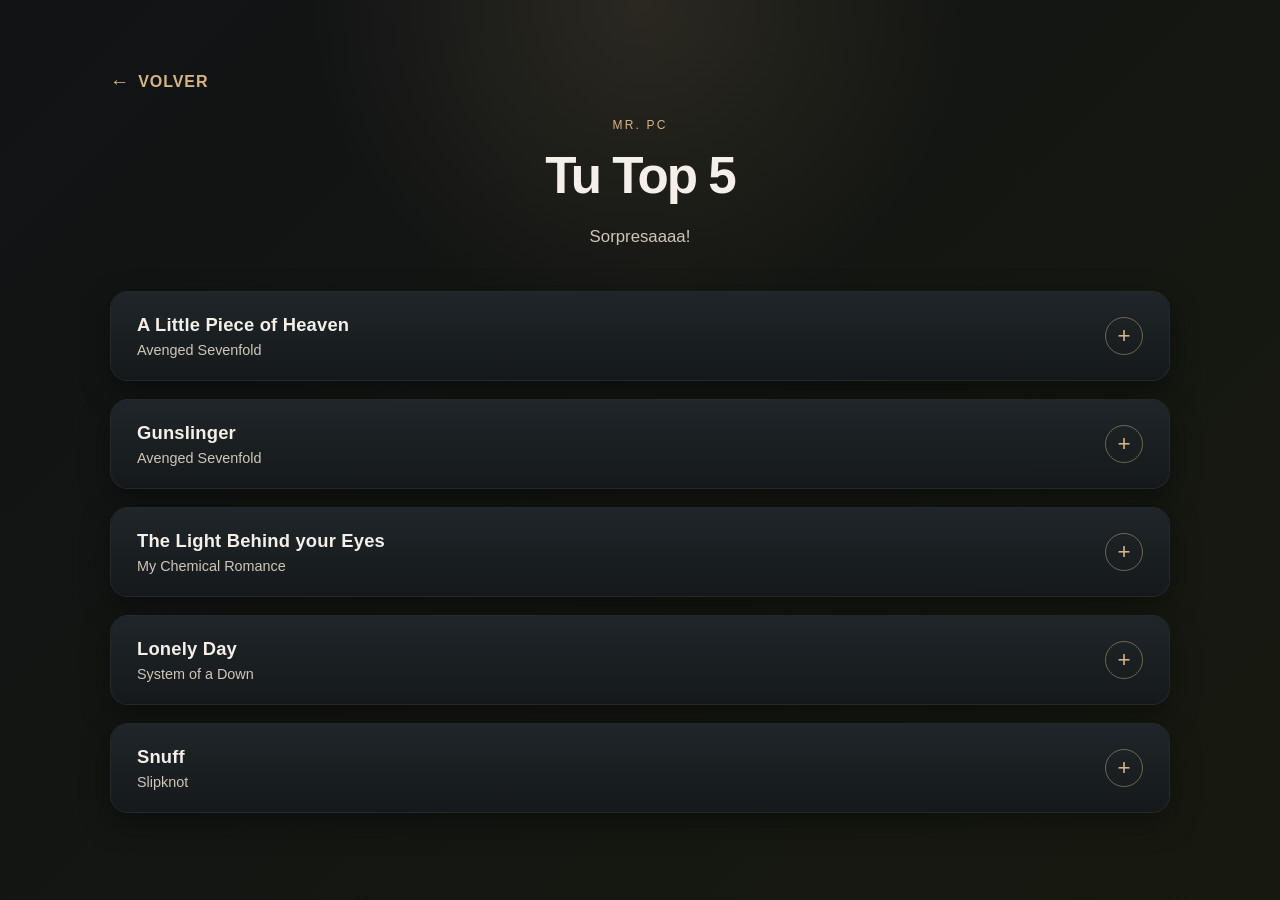
==== commit 8ea32e73: "Update fmt.Println message from 'Hello' to 'Goodbye'" ====
--- a/pag2.html
+++ b/pag2.html
@@ -1,4 +1,3 @@
-```html
 <!DOCTYPE html>
 <html lang="es">
 
@@ -999,4 +998,3 @@
 
   </body>
 </html>
-```
